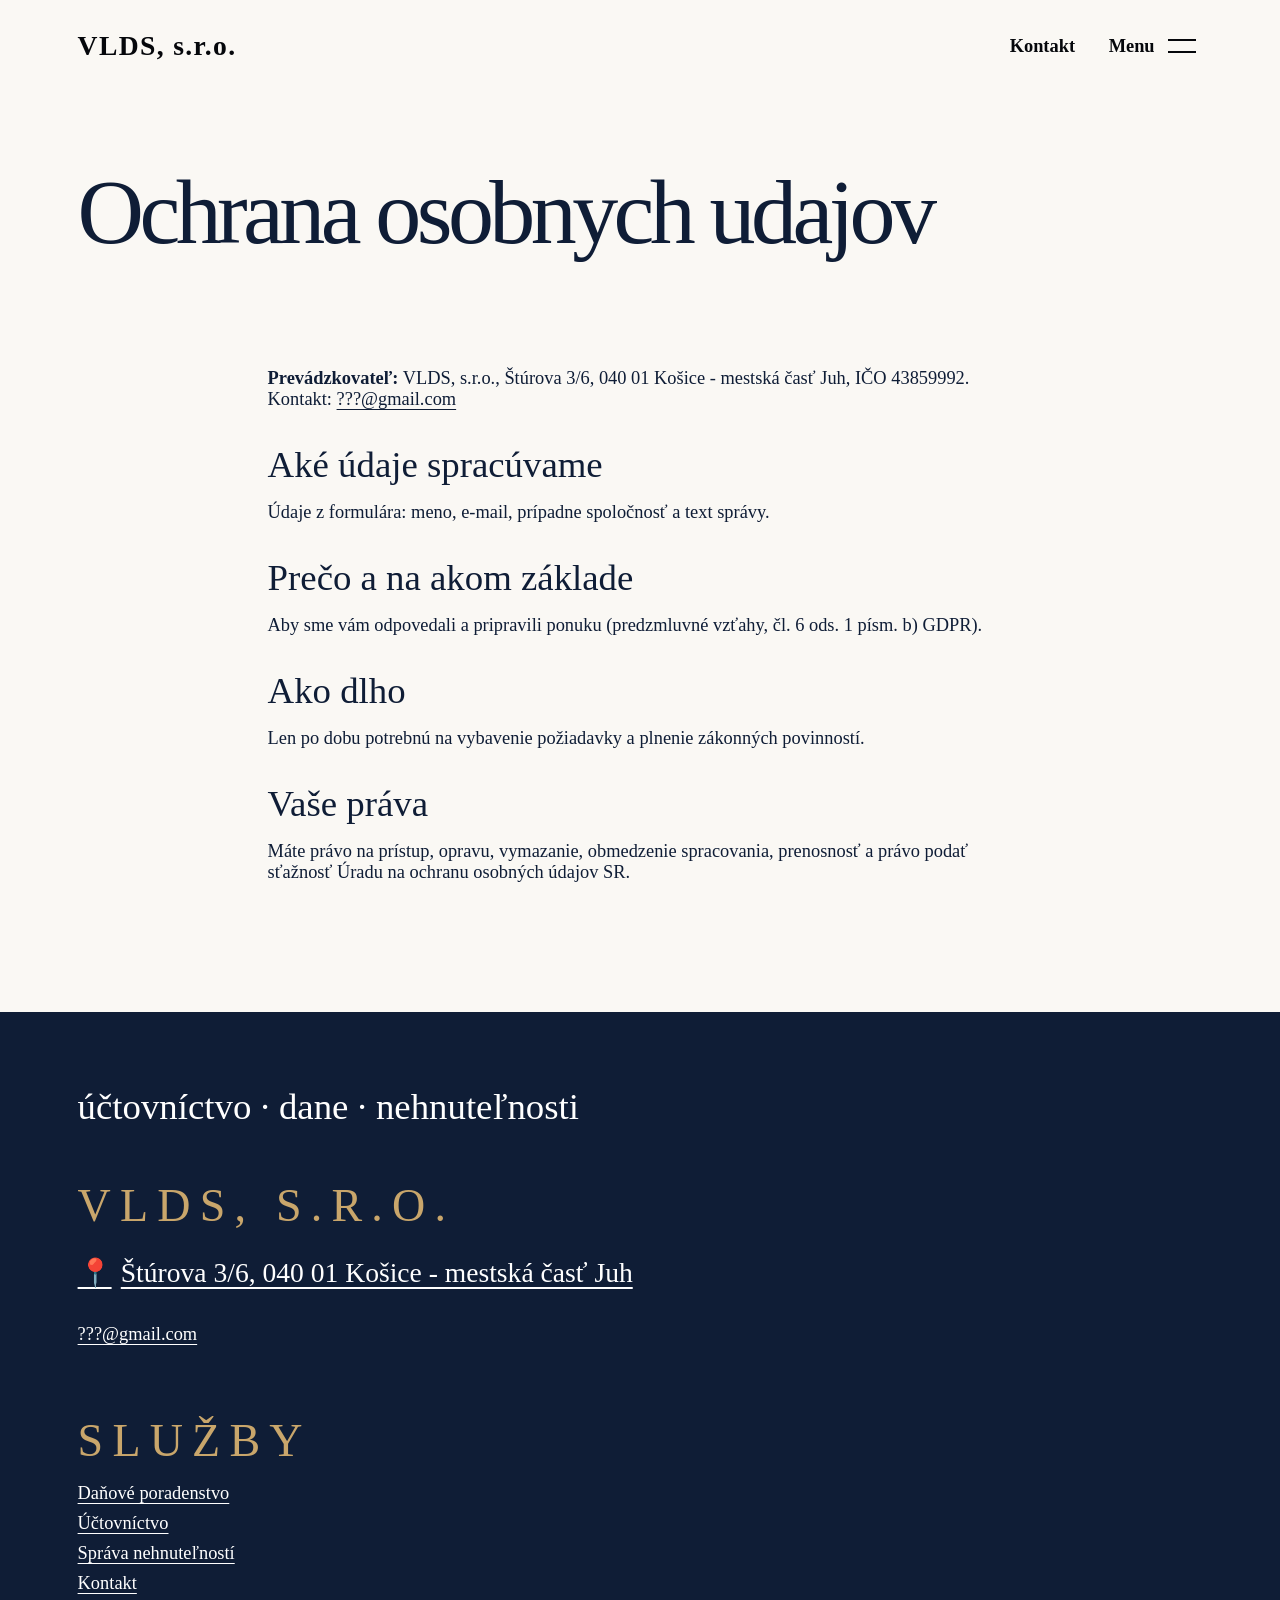
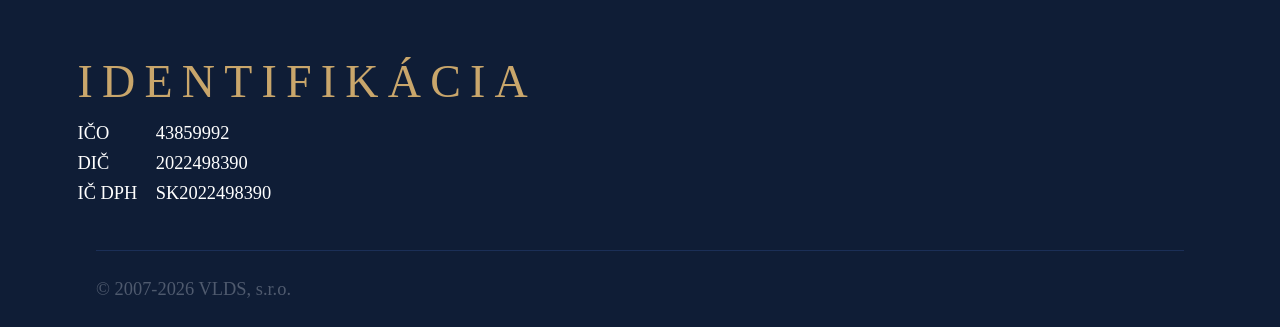
==== legal/ochrana-osobnych-udajov.html @ f1be52c3 "Add contact, tax consulting, property management, and accounting pages with corresponding HTML struc" ====
<!doctype html>
<html lang="sk">
  <head>
    <title>Ochrana osobných údajov - VLDS, s.r.o.</title>
    <link rel="stylesheet" href="/style.css" />
  </head>

  <body class="home">
    <header class="header top">
      <div class="wrap bar">
        <a class="logo" href="/index.html">VLDS, s.r.o.</a>
        <div class="right">
          <a class="contact" href="/other-sites/contact.html">Kontakt</a>
          <button
            class="menu_button"
            aria-expanded="false"
            aria-controls="menu"
          >
            <span>Menu</span
            ><span class="bars" aria-hidden="true"></span>
          </button>
        </div>
      </div>
    </header>

    <main id="content">
      <section class="title">
        <div class="wrap">
          <h1>Ochrana osobnych udajov</h1>
        </div>
      </section>

      <section class="statement">
        <div class="wrap narrow">
          <p>
            <strong>Prevádzkovateľ:</strong> VLDS, s.r.o., Štúrova 3/6, 040 01
            Košice - mestská časť Juh, IČO 43859992. Kontakt:
            <a href="">???@gmail.com</a>
          </p>
          <h2>Aké údaje spracúvame</h2>
          <p>
            Údaje z formulára: meno, e-mail, prípadne spoločnosť a text správy.
          </p>
          <h2>Prečo a na akom základe</h2>
          <p>
            Aby sme vám odpovedali a pripravili ponuku (predzmluvné vzťahy, čl.
            6 ods. 1 písm. b) GDPR).
          </p>
          <h2>Ako dlho</h2>
          <p>
            Len po dobu potrebnú na vybavenie požiadavky a plnenie zákonných
            povinností.
          </p>
          <h2>Vaše práva</h2>
          <p>
            Máte právo na prístup, opravu, vymazanie, obmedzenie spracovania,
            prenosnosť a právo podať sťažnosť Úradu na ochranu osobných údajov
            SR.
          </p>
        </div>
      </section>
    </main>

    <footer class="footer">
      <div class="wrap">
        <p class="little">účtovníctvo · dane · nehnuteľnosti</p>
        <div class="grid">
          <div>
            <h2>VLDS, s.r.o.</h2>
            <details class="address">
              <summary>Štúrova 3/6, 040 01 Košice - mestská časť Juh</summary>
              <div
                class="map"
                data-lat="48.716152"
                data-lng="21.258461"
                data-label="VLDS, s.r.o., Štúrova 3/6"
                role="region"
                aria-label="Interaktívna mapa"
              ></div>
              <a
                class="ext"
                href="https://www.google.com/maps/search/?api=1&query=%C5%A0t%C3%BArova%203/6%2C%20040%2001%20Ko%C5%A1ice"
                target="_blank"
                rel="noopener"
                >Otvoriť v Google Maps ↗</a
              >
            </details>
            <p><a href="">???@gmail.com</a></p>
          </div>

          <div>
            <h2>Služby</h2>
            <ul class="footer_services">
              <li>
                <a href="/other-sites/danove-poradenstvo.html"
                  >Daňové poradenstvo</a
                >
              </li>
              <li>
                <a href="/other-sites/vedenie-uctovnictva.html">Účtovníctvo</a>
              </li>
              <li>
                <a href="/other-sites/sprava-nehnutelnosti.html"
                  >Správa nehnuteľností</a
                >
              </li>
              <li><a href="/other-sites/contact.html">Kontakt</a></li>
            </ul>
          </div>

          <div>
            <h2>Identifikácia</h2>
            <dl>
              <dt>IČO</dt>
              <dd>43859992</dd>
              <dt>DIČ</dt>
              <dd>2022498390</dd>
              <dt>IČ DPH</dt>
              <dd>SK2022498390</dd>
            </dl>
          </div>
        </div>

        <div class="legal">
          <span>© 2007-2026 VLDS, s.r.o.</span><span>
        </div>
      </div>
    </footer>
  </body>
</html>
---- style.css ----
:root {
  --color: #0f1d36;
  --color2: #1b2f57;
  --background: #faf8f4;
  --line: #e3ddd0;
  --gold: #c9a66b;
  --muted: #4f5a6e;
  --font: "Iowan Old Style", "Palatino Linotype", Palatino, Georgia, serif;
}

/* GLOBAL */
/* Main */
* {
  box-sizing: border-box;
}

html {
  font-size: 115%;
  scroll-behavior: smooth;
}

body {
  margin: 0;
  font: 1.25rem, "Segoe UI", Roboto, sans-serif;
  color: var(--color);
  background: var(--background);
  animation: 1s;
}

a {
  color: inherit;
  text-underline-offset: 4px;
}

h1,
h2,
h3 {
  font-family: var(--font);
  font-weight: 500;
  line-height: 1;
  margin: 0 0 1rem;
}

h1 {
  font-size: 5rem;
  letter-spacing: -0.05em;
}

h2 {
  font-size: 2.5rem;
}

h3 {
  font-size: 1.5rem;
}

.wrap {
  max-width: 1180px;
  margin: 0 auto;
  padding: 0 1.5rem;
}

.services,
.procedure,
.statement {
  padding: 6rem 0;
}

.procedure {
  background: #f1ede4;
}

.small {
  font-size: 1rem;
}

.lead {
  font-size: 1.5rem;
  color: var(--muted);
  max-width: 36ch;
}

.eyebrow {
  position: absolute;
  left: -1000px;
  top: 0;
  background: var(--color);
  color: white;
  padding: 0.5rem 1rem;
  z-index: 100;
}

:focus-visible {
  outline: 3px solid var(--gold);
  outline-offset: 3px;
}

/* OTHER SITES */
.title {
  padding: 9rem 0 2rem;
}

.statement {
  padding-top: 2rem;
}

.narrow {
  max-width: 800px;
}

.narrow h2 {
  font-size: 2rem;
  margin-top: 2rem;
}

/* FORM */
.grid {
  display: grid;
  gap: 3rem;
}

.muted {
  color: var(--muted);
}

.small {
  font-size: 1rem;
}

.form {
  display: grid;
  gap: 1.5rem;
}

.dont {
  position: absolute;
  left: -10000px;
}

.field label {
  display: block;
  font-weight: 600;
  margin-bottom: 0.25rem;
}

.field b {
  color: var(--gold);
}

input,
textarea {
  width: 100%;
  min-height: 50px;
  padding: 0.8rem 0;
  font: inherit;
  color: var(--color);
  background: transparent;
  border: 1px solid var(--line);
  border-bottom: 2px solid var(--gold);
  border-radius: 0;
  transition: border-color 0.25s;
}

input:focus,
textarea:focus {
  outline: 0;
  border-color: var(--color);
  box-shadow: 0 2px 0 var(--gold);
}

.check {
  display: flex;
  gap: 0.8rem;
  align-items: flex-start;
}

.check input {
  width: 24px;
  min-height: 24px;
  margin-top: 0.3rem;
  flex: none;
}

.check label {
  font-weight: 400;
  font-size: 1rem;
  margin: 0;
}

.form__msg {
  margin: 0;
  font-weight: 600;
}
.form__msg.ok {
  color: #0f6b3f;
}
.form__msg.err {
  color: #a3241f;
}

.nav_text {
  display: inline-block;
  overflow: hidden;
  vertical-align: top;
  padding-bottom: 0.1rem;
}

.navigation {
  list-style: none;
  display: flex;
  flex-wrap: wrap;
  gap: 0.5rem;
  padding: 0;
  margin: 0 0 2rem;
  font-size: 1rem;
  color: var(--muted);
}

.navigation li + li:before {
  content: "/";
  margin-right: 0.5rem;
}

.navigation a {
  text-decoration: none;
}

.navigation a:hover {
  text-decoration: underline;
}


/* HEADER */

.header {
  position: fixed;
  inset: 0 0 auto;
  z-index: 60;
  mix-blend-mode: difference;
  background: var(--background);
  border-bottom: 1px solid var(--line);
  transition:
    transform 0.3s,
    background 0.3s,
    color 0.3s;
}

.bar {
  display: flex;
  justify-content: space-between;
  align-items: center;
  min-height: 5rem;
}

.logo {
  font: 600 1.5rem var(--font);
  text-decoration: none;
  letter-spacing: 0.05em;
}

.right {
  display: flex;
  align-items: center;
  gap: 1.5rem;
}

.contact {
  text-decoration: none;
  font-weight: 600;
  position: relative;
}

.contact:after {
  content: "";
  position: absolute;
  left: 0;
  right: 0;
  bottom: -3px;
  height: 2px;
  background: currentColor;
  transform: scaleX(0);
  transform-origin: left;
  transition: transform 0.3s;
}

.contact:hover:after {
  transform: scaleX(1);
}

.menu_button {
  display: flex;
  align-items: center;
  gap: 0.75rem;
  min-height: 50px;
  background: none;
  border: 0;
  color: inherit;
  font: inherit;
  font-weight: 600;
  cursor: pointer;
}

.bars {
  width: 28px;
  height: 14px;
  border-top: 2px solid;
  border-bottom: 2px solid;
  position: relative;
  transition: 0.5s;
}

.home .header.top {
  background: transparent;
  border-color: transparent;
  color: white;
}

/* HERO */

.hero {
  position: relative;
  min-height: 100svh;
  display: flex;
  align-items: center;
  background: linear-gradient(160deg, #0f1d36, #1b2f57 70%, #27406f);
  color: white;
  overflow: hidden;
  padding: 7rem 0 5rem;
}

.hero .eyebrow {
  color: var(--gold);
}

.hero .lead {
  color: white;
  margin-bottom: 2rem;
}

.hero .wrap {
  position: relative;
}

.hero h1 {
  display: inline-block;
  overflow: hidden;
  vertical-align: top;
  padding-bottom: 0.1em;
}

.button {
  display: inline-block;
  min-height: 50px;
  padding: 0.75rem 1.75rem;
  font: inherit;
  font-weight: 700;
  text-decoration: none;
  color: white;
  background: var(--color);
  border: 2px solid var(--color2);
  border-radius: 100px;
  cursor: pointer;
  transition:
    transform 0.3s,
    background 0.3s,
    color 0.3s;
}

.button:hover {
  transform: translateY(-3px);
}

.button--gold {
  background: var(--gold);
  border-color: var(--gold);
  color: var(--color);
}

.message {
  padding: 7.5rem 0;
  text-align: center;
}

.message p {
  font: 500 2rem var(--font);
  max-width: 20ch;
  margin: 0 auto;
}

.message em {
  color: var(--muted);
}

/* SERVICES */

.list {
  margin-top: 2.5rem;
  border-top: 1px solid var(--line);
}

.row {
  display: grid;
  grid-template-columns: 4rem 1fr auto;
  gap: 1rem;
  align-items: center;
  padding: 2rem 1rem;
  border-bottom: 1px solid var(--line);
  text-decoration: none;
  transition:
    background 0.3s,
    color 0.3s,
    padding 0.3s;
}

.row:hover,
.row:focus-visible {
  background: var(--color);
  color: white;
  padding-left: 2rem;
}

.number {
  font: 500 1rem var(--font);
  color: var(--gold);
}

.row_text b {
  display: block;
  font: 500 2rem var(--font);
}

.row_text small {
  display: block;
  color: var(--muted);
  font-size: 1rem;
  margin-top: 0.5rem;
}

.row:hover small {
  color: white;
}

/* PRODECURE */

.steps {
  list-style: none;
  padding: 0;
  margin: 2rem 0;
  display: grid;
  gap: 2rem;
}

.steps li {
  border-top: 2px solid var(--font);
}

.tick {
  list-style: none;
  padding: 0;
}

.tick li {
  padding: 0.9rem 0 0.9rem 2.2rem;
  border-bottom: 1px solid var(--line);
  position: relative;
  font-size: 1.25rem;
}

.tick li:before {
  content: "→";
  position: absolute;
  left: 0;
  color: #8a6a2f;
}

/* COOPERATION */

.cooperation {
  background: var(--color);
  color: white;
  padding: 7.5rem 0;
}

.cooperation .eyebrow {
  color: var(--gold);
}

.question {
  display: inline-block;
  font: 500 3rem var(--font);
  text-decoration: none;
  border-bottom: 2px solid var(--gold);
  padding-bottom: 0.2rem;
}

.question span {
  display: block;
  transition: 0.5s;
}

.question:hover {
  color: var(--gold);
}

.question:hover span {
  transform: translateX(1rem);
}

/* FOOTER */

.footer {
  background: var(--color);
  color: white;
  padding: 4rem 0 1.5rem;
}

.footer a {
  color: white;
}

.footer h2 {
  font: 600 0.75rem;
  letter-spacing: 0.2em;
  text-transform: uppercase;
  color: var(--gold);
  margin: 0 0 1rem;
}

.little {
  font: 500 2rem var(--font);
  margin: 0 0 3rem;
  color: white;
}

.footer_services {
  list-style: none;
  padding: 0;
  margin: 0;
}

.footer_services li {
  margin: 0.5rem 0;
}

.footer dl {
  display: grid;
  grid-template-columns: auto 1fr;
  gap: 0.5rem 1rem;
  margin: 0;
}

.footer dd {
  margin: 0;
}

.legal {
  display: flex;
  flex-wrap: wrap;
  justify-content: space-between;
  gap: 0.5rem;
  margin-top: 2.5rem;
  padding-top: 1.5rem;
  border-top: 1px solid var(--color2);
  font-size: 1rem;
  color: var(--muted);
  margin-left: 1rem;
  margin-right: 1rem;
}

/* ADDRESS AND MAP */
.address {
  margin: 0.6rem 0 1.4rem;
}

.address summary {
  cursor: pointer;
  font: 500 1.5rem var(--font);
  min-height: 50px;
  display: flex;
  align-items: center;
  gap: 0.5rem;
  text-decoration: underline;
  text-underline-offset: 5px;
  list-style: none;
}

.address summary::-webkit-details-marker {
  display: none;
}

.address summary:before {
  content: "📍";
}

.address summary:hover {
  text-decoration-color: var(--gold);
}

.map {
  height: 380px;
  border-radius: 14px;
  margin: 1rem 0 0.6rem;
  background: #e8e4da;
  overflow: hidden;
}

.ext {
  font-size: 0.95rem;
}
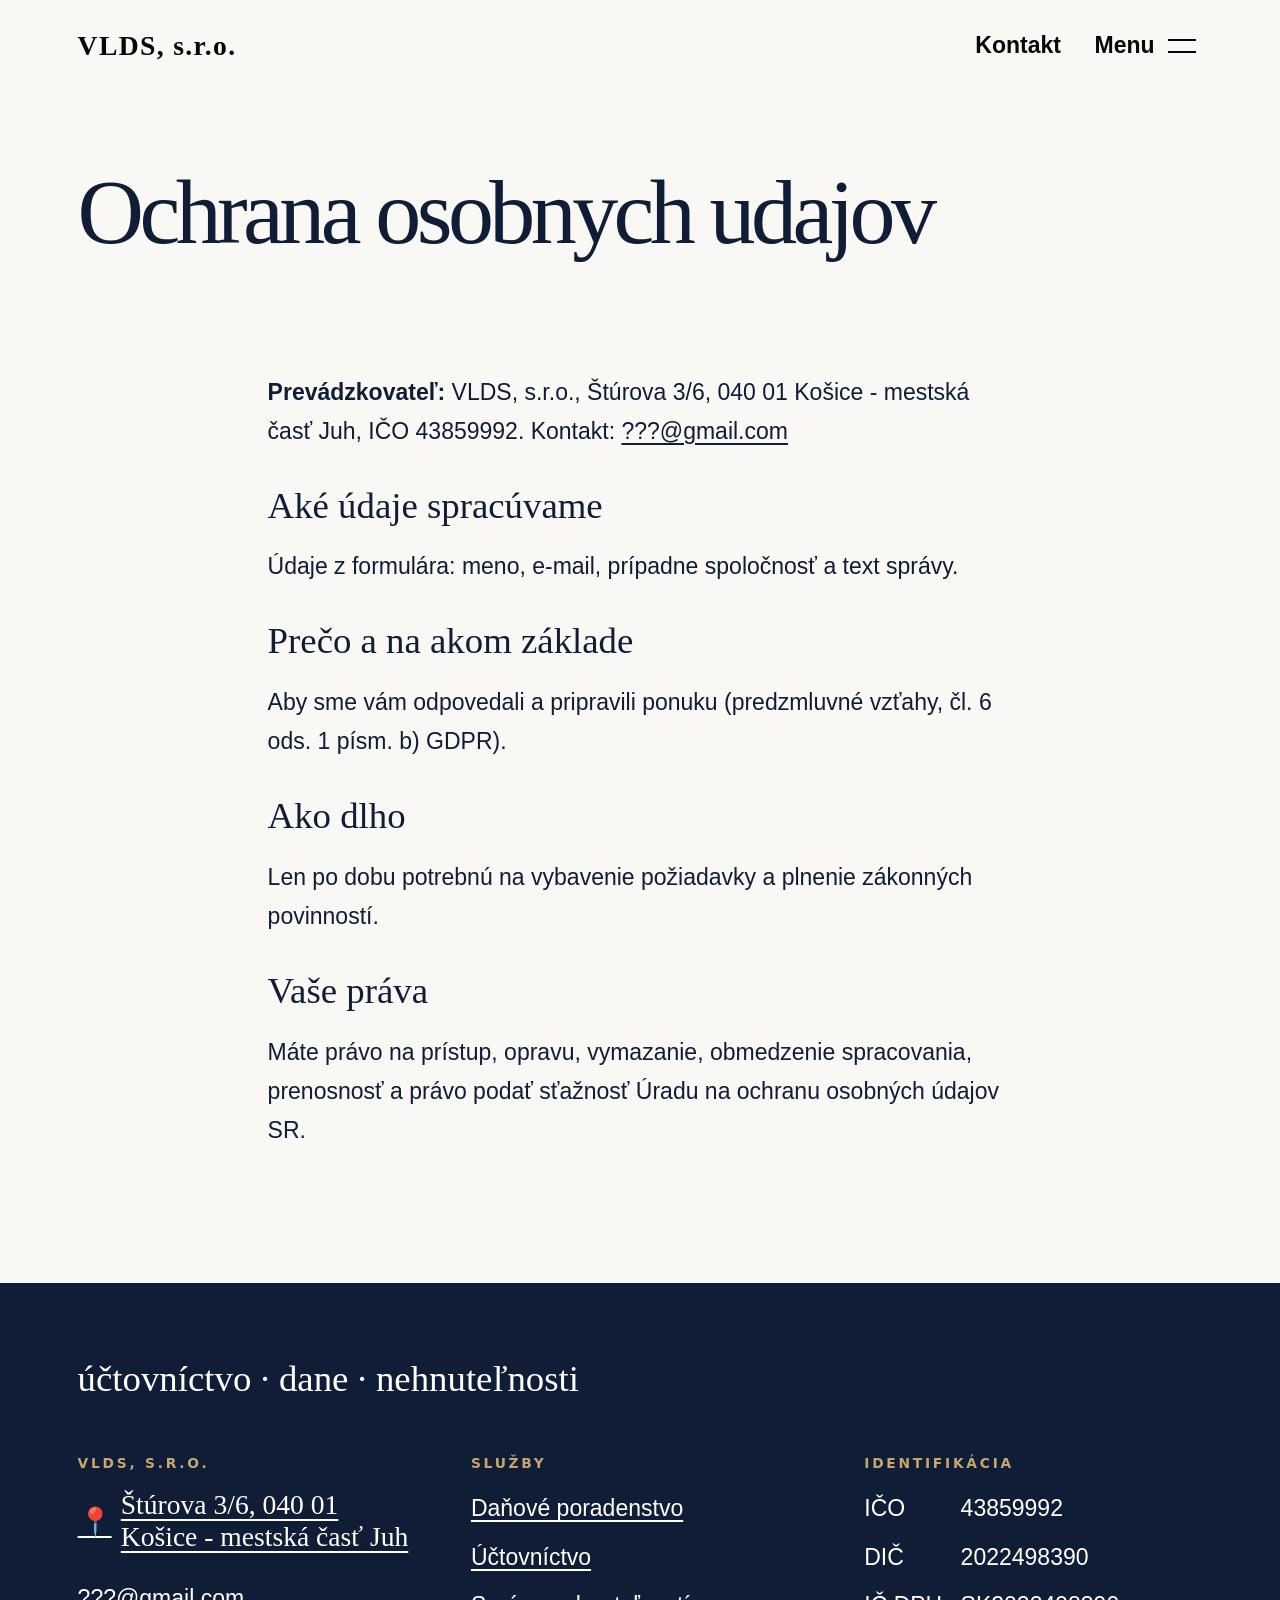
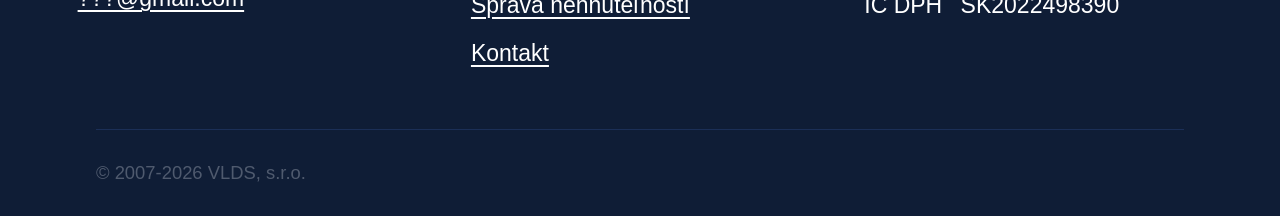
==== commit 4e6e2307: "Add skip link for accessibility and improve footer grid layout across multiple HTML files, commented" ====
--- a/legal/ochrana-osobnych-udajov.html
+++ b/legal/ochrana-osobnych-udajov.html
@@ -1,16 +1,19 @@
 <!doctype html>
 <html lang="sk">
   <head>
+    <meta charset="utf-8" />
+    <meta name="viewport" content="width=device-width, initial-scale=1" />
     <title>Ochrana osobných údajov - VLDS, s.r.o.</title>
-    <link rel="stylesheet" href="/style.css" />
+    <link rel="stylesheet" href="../style.css" />
   </head>
 
   <body class="home">
+    <a class="skip" href="#content">Preskočiť na obsah</a>
     <header class="header top">
       <div class="wrap bar">
-        <a class="logo" href="/index.html">VLDS, s.r.o.</a>
+        <a class="logo" href="../index.html">VLDS, s.r.o.</a>
         <div class="right">
-          <a class="contact" href="/other-sites/contact.html">Kontakt</a>
+          <a class="contact" href="../other-sites/contact.html">Kontakt</a>
           <button
             class="menu_button"
             aria-expanded="false"
@@ -64,7 +67,7 @@
     <footer class="footer">
       <div class="wrap">
         <p class="little">účtovníctvo · dane · nehnuteľnosti</p>
-        <div class="grid">
+        <div class="grid footer_grid">
           <div>
             <h2>VLDS, s.r.o.</h2>
             <details class="address">
@@ -92,19 +95,19 @@
             <h2>Služby</h2>
             <ul class="footer_services">
               <li>
-                <a href="/other-sites/danove-poradenstvo.html"
+                <a href="../other-sites/danove-poradenstvo.html"
                   >Daňové poradenstvo</a
                 >
               </li>
               <li>
-                <a href="/other-sites/vedenie-uctovnictva.html">Účtovníctvo</a>
+                <a href="../other-sites/vedenie-uctovnictva.html">Účtovníctvo</a>
               </li>
               <li>
-                <a href="/other-sites/sprava-nehnutelnosti.html"
+                <a href="../other-sites/sprava-nehnutelnosti.html"
                   >Správa nehnuteľností</a
                 >
               </li>
-              <li><a href="/other-sites/contact.html">Kontakt</a></li>
+              <li><a href="../other-sites/contact.html">Kontakt</a></li>
             </ul>
           </div>
 
@@ -122,7 +125,7 @@
         </div>
 
         <div class="legal">
-          <span>© 2007-2026 VLDS, s.r.o.</span><span>
+          <span>© 2007-2026 VLDS, s.r.o.</span>
         </div>
       </div>
     </footer>
--- a/style.css
+++ b/style.css
@@ -21,10 +21,9 @@
 
 body {
   margin: 0;
-  font: 1.25rem, "Segoe UI", Roboto, sans-serif;
+  font: 1.25rem/1.7 "Segoe UI", Roboto, sans-serif;
   color: var(--color);
   background: var(--background);
-  animation: 1s;
 }
 
 a {
@@ -81,13 +80,26 @@
 }
 
 .eyebrow {
+  text-transform: uppercase;
+  letter-spacing: 0.2em;
+  font-size: 0.8rem;
+  font-weight: 700;
+  color: var(--muted);
+  margin: 0 0 1rem;
+}
+
+.skip {
   position: absolute;
-  left: -1000px;
+  left: -999px;
   top: 0;
-  background: var(--color);
-  color: white;
-  padding: 0.5rem 1rem;
-  z-index: 100;
+  background: var(--ink);
+  color: #fff;
+  padding: 0.7rem 1rem;
+  z-index: 99;
+}
+
+.skip:focus {
+  left: 0;
 }
 
 :focus-visible {
@@ -117,6 +129,14 @@
 .grid {
   display: grid;
   gap: 3rem;
+}
+
+.footer_grid {
+  grid-template-columns: repeat(auto-fit, minmax(min(100%, 240px), 1fr));
+}
+
+.contact_grid {
+  grid-template-columns: repeat(auto-fit, minmax(min(100%, 380px), 1fr));
 }
 
 .muted {
@@ -205,7 +225,7 @@
   padding-bottom: 0.1rem;
 }
 
-.navigation {
+.navigation ol {
   list-style: none;
   display: flex;
   flex-wrap: wrap;
@@ -228,7 +248,6 @@
 .navigation a:hover {
   text-decoration: underline;
 }
-
 
 /* HEADER */
 
@@ -447,11 +466,12 @@
   padding: 0;
   margin: 2rem 0;
   display: grid;
+  grid-template-columns: repeat(auto-fit, minmax(min(100%, 240px), 1fr));
   gap: 2rem;
 }
 
 .steps li {
-  border-top: 2px solid var(--font);
+  border-top: 2px solid var(--color);
 }
 
 .tick {
@@ -519,7 +539,7 @@
 }
 
 .footer h2 {
-  font: 600 0.75rem;
+  font: 600 0.75rem system-ui;
   letter-spacing: 0.2em;
   text-transform: uppercase;
   color: var(--gold);
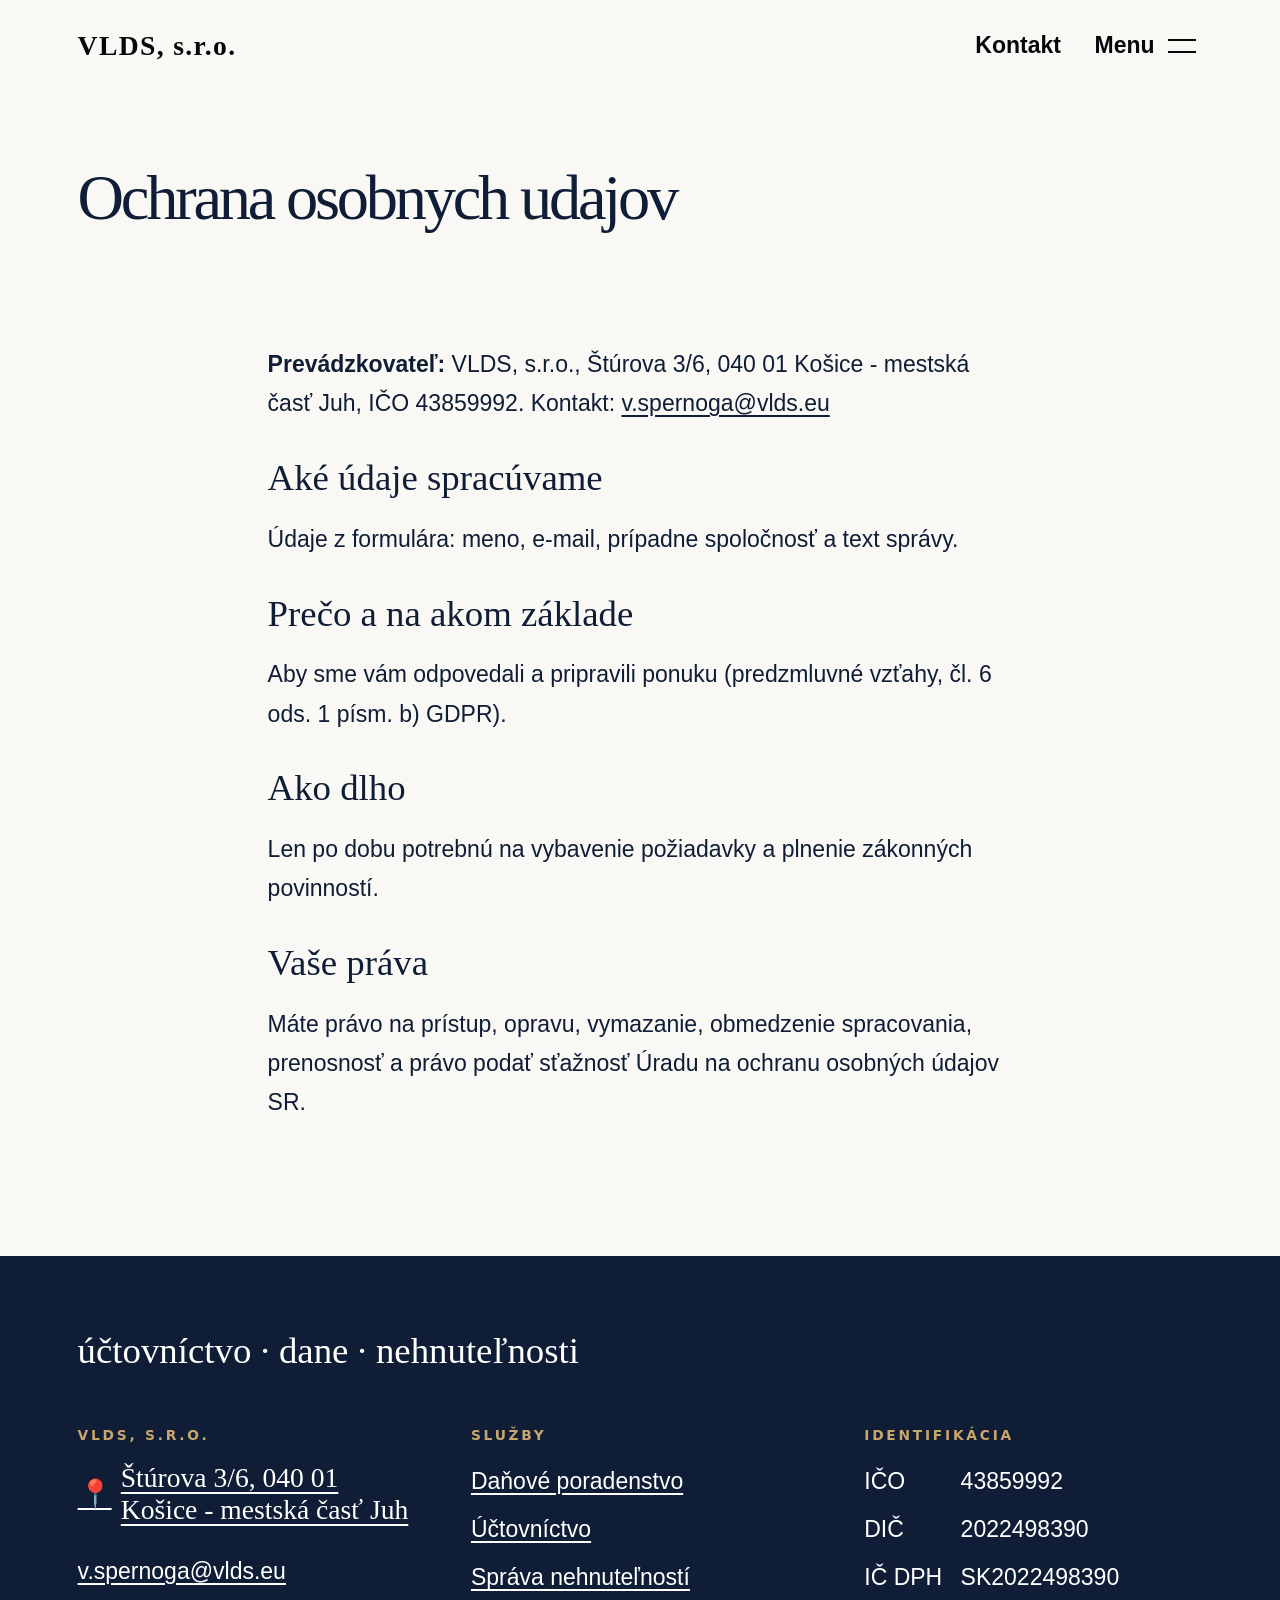
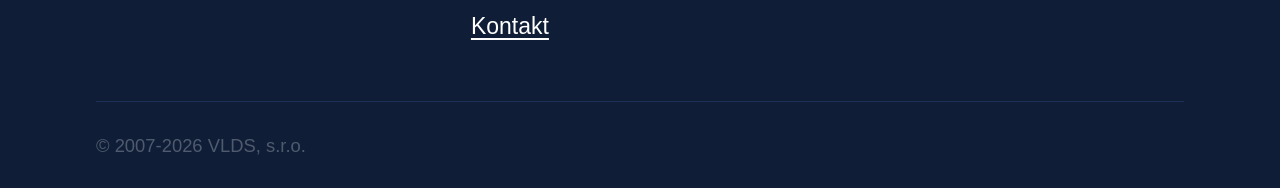
==== commit b6e126fb: "Update email addresses and include main.js script for an interactive map" ====
--- a/legal/ochrana-osobnych-udajov.html
+++ b/legal/ochrana-osobnych-udajov.html
@@ -38,7 +38,7 @@
           <p>
             <strong>Prevádzkovateľ:</strong> VLDS, s.r.o., Štúrova 3/6, 040 01
             Košice - mestská časť Juh, IČO 43859992. Kontakt:
-            <a href="">???@gmail.com</a>
+            <a href="">v.spernoga@vlds.eu</a>
           </p>
           <h2>Aké údaje spracúvame</h2>
           <p>
@@ -88,7 +88,7 @@
                 >Otvoriť v Google Maps ↗</a
               >
             </details>
-            <p><a href="">???@gmail.com</a></p>
+            <p><a href="">v.spernoga@vlds.eu</a></p>
           </div>
 
           <div>
@@ -129,5 +129,6 @@
         </div>
       </div>
     </footer>
+    <script src="../main.js"></script>
   </body>
 </html>
--- a/style.css
+++ b/style.css
@@ -6,10 +6,10 @@
   --gold: #c9a66b;
   --muted: #4f5a6e;
   --font: "Iowan Old Style", "Palatino Linotype", Palatino, Georgia, serif;
-}
-
-/* GLOBAL */
-/* Main */
+  --ease: cubic-bezier(0.25, 0.75, 0.25, 1)
+}
+
+/* BASE */
 * {
   box-sizing: border-box;
 }
@@ -24,6 +24,7 @@
   font: 1.25rem/1.7 "Segoe UI", Roboto, sans-serif;
   color: var(--color);
   background: var(--background);
+  animation: fade 1s var(--ease);
 }
 
 a {
@@ -41,40 +42,32 @@
 }
 
 h1 {
-  font-size: 5rem;
+  font-size: clamp(3rem, 8vw, 3.5rem);
   letter-spacing: -0.05em;
 }
 
 h2 {
-  font-size: 2.5rem;
+  font-size: clamp(2rem, 5vw, 3.5rem);
 }
 
 h3 {
   font-size: 1.5rem;
 }
 
+/* SHARED LAYOUT AND TEXT */
 .wrap {
   max-width: 1180px;
   margin: 0 auto;
   padding: 0 1.5rem;
 }
 
-.services,
-.procedure,
-.statement {
-  padding: 6rem 0;
-}
-
-.procedure {
-  background: #f1ede4;
-}
-
-.small {
-  font-size: 1rem;
+.grid {
+  display: grid;
+  gap: 3rem;
 }
 
 .lead {
-  font-size: 1.5rem;
+  font-size: clamp(1.5rem, 2.5vw, 2rem);
   color: var(--muted);
   max-width: 36ch;
 }
@@ -88,11 +81,20 @@
   margin: 0 0 1rem;
 }
 
+.small {
+  font-size: 1rem;
+}
+
+.muted {
+  color: var(--muted);
+}
+
+/* ACCESSIBILITY */
 .skip {
   position: absolute;
   left: -999px;
   top: 0;
-  background: var(--ink);
+  background: var(--color);
   color: #fff;
   padding: 0.7rem 1rem;
   z-index: 99;
@@ -107,13 +109,244 @@
   outline-offset: 3px;
 }
 
-/* OTHER SITES */
+/* HEADER */
+.header {
+  position: fixed;
+  inset: 0 0 auto;
+  z-index: 60;
+  mix-blend-mode: difference;
+  background: var(--background);
+  border-bottom: 1px solid var(--line);
+  transition:
+    transform 0.3s var(--ease),
+    background 0.3s,
+    color 0.3s;
+}
+
+.bar {
+  display: flex;
+  justify-content: space-between;
+  align-items: center;
+  min-height: 5rem;
+}
+
+.logo {
+  font: 600 1.5rem var(--font);
+  text-decoration: none;
+  letter-spacing: 0.05em;
+}
+
+.right {
+  display: flex;
+  align-items: center;
+  gap: 1.5rem;
+}
+
+.contact {
+  text-decoration: none;
+  font-weight: 600;
+  position: relative;
+}
+
+.contact:after {
+  content: "";
+  position: absolute;
+  left: 0;
+  right: 0;
+  bottom: -3px;
+  height: 2px;
+  background: currentColor;
+  transform: scaleX(0);
+  transform-origin: left;
+  transition: transform 0.3s var(--ease);
+}
+
+.contact:hover:after {
+  transform: scaleX(1);
+}
+
+.menu_button {
+  display: flex;
+  align-items: center;
+  gap: 0.75rem;
+  min-height: 50px;
+  background: none;
+  border: 0;
+  color: inherit;
+  font: inherit;
+  font-weight: 600;
+  cursor: pointer;
+}
+
+.bars {
+  width: 28px;
+  height: 14px;
+  border-top: 2px solid;
+  border-bottom: 2px solid;
+  position: relative;
+  transition: 0.5s;
+}
+
+.home .header.top {
+  background: transparent;
+  border-color: transparent;
+  color: white;
+}
+
+/* HOME: HERO */
+.hero {
+  position: relative;
+  min-height: 100svh;
+  display: flex;
+  align-items: center;
+  background: linear-gradient(160deg, #0f1d36, #1b2f57 70%, #27406f);
+  color: white;
+  overflow: hidden;
+  padding: 7rem 0 5rem;
+}
+
+.hero .eyebrow {
+  color: var(--gold);
+}
+
+.hero .lead {
+  color: white;
+  margin-bottom: 2rem;
+}
+
+.hero .wrap {
+  position: relative;
+}
+
+.hero h1 {
+  display: inline-block;
+  overflow: hidden;
+  vertical-align: top;
+  padding-bottom: 0.1em;
+}
+
+.button {
+  display: inline-block;
+  min-height: 50px;
+  padding: 0.75rem 1.75rem;
+  font: inherit;
+  font-weight: 700;
+  text-decoration: none;
+  color: white;
+  background: var(--color);
+  border: 2px solid var(--color2);
+  border-radius: 100px;
+  cursor: pointer;
+  transition:
+    transform 0.3s var(--ease),
+    background 0.3s,
+    color 0.3s;
+}
+
+.button:hover {
+  transform: translateY(-3px);
+}
+
+.button--gold {
+  background: var(--gold);
+  border-color: var(--gold);
+  color: var(--color);
+}
+
+/* HOME: MESSAGE */
+.message {
+  padding: clamp(4rem, 10vw, 8rem) 0;
+  text-align: center;
+}
+
+.message p {
+  font: 500 clamp(2rem, 5vw, 3.6rem)/1.25 var(--font);
+  max-width: 20ch;
+  margin: 0 auto;
+}
+
+.message em {
+  color: var(--muted);
+}
+
+/* HOME: SERVICES */
+.services,
+.procedure {
+  padding: 6rem 0;
+}
+
+.procedure {
+  background: #f1ede4;
+}
+
+.list {
+  margin-top: 2.5rem;
+  border-top: 1px solid var(--line);
+}
+
+.row {
+  display: grid;
+  grid-template-columns: 4rem 1fr auto;
+  gap: 1rem;
+  align-items: center;
+  padding: 2rem 1rem;
+  border-bottom: 1px solid var(--line);
+  text-decoration: none;
+  transition:
+    background 0.3s,
+    color 0.3s,
+    padding 0.3s var(--ease);
+}
+
+.row:hover,
+.row:focus-visible {
+  background: var(--color);
+  color: white;
+  padding-left: 2rem;
+}
+
+.number {
+  font: 500 1rem var(--font);
+  color: var(--gold);
+}
+
+.row_text b {
+  display: block;
+  font: 500 clamp(1.5rem, 3.5vw, 2.5rem)/1.25 var(--font);
+}
+
+.row_text small {
+  display: block;
+  color: var(--muted);
+  font-size: 1rem;
+  margin-top: 0.5rem;
+}
+
+.row:hover small {
+  color: white;
+}
+
+/* HOME: STEPS */
+.steps {
+  list-style: none;
+  padding: 0;
+  margin: 2rem 0;
+  display: grid;
+  grid-template-columns: repeat(auto-fit, minmax(min(100%, 240px), 1fr));
+  gap: 2rem;
+}
+
+.steps li {
+  border-top: 2px solid var(--color);
+}
+
+/* SERVICE PAGE: CONTENT */
 .title {
   padding: 9rem 0 2rem;
 }
 
 .statement {
-  padding-top: 2rem;
+  padding: 2rem 0 6rem;
 }
 
 .narrow {
@@ -125,26 +358,61 @@
   margin-top: 2rem;
 }
 
-/* FORM */
-.grid {
-  display: grid;
-  gap: 3rem;
-}
-
-.footer_grid {
-  grid-template-columns: repeat(auto-fit, minmax(min(100%, 240px), 1fr));
-}
-
+.navigation ol {
+  list-style: none;
+  display: flex;
+  flex-wrap: wrap;
+  gap: 0.5rem;
+  padding: 0;
+  margin: 0 0 2rem;
+  font-size: 1rem;
+  color: var(--muted);
+}
+
+.navigation li + li:before {
+  content: "/";
+  margin-right: 0.5rem;
+}
+
+.navigation a {
+  text-decoration: none;
+}
+
+.navigation a:hover {
+  text-decoration: underline;
+}
+
+.nav_text {
+  display: inline-block;
+  overflow: hidden;
+  vertical-align: top;
+  padding-bottom: 0.1rem;
+}
+
+.tick {
+  list-style: none;
+  padding: 0;
+}
+
+.tick li {
+  padding: 1rem 0 1rem 2rem;
+  border-bottom: 1px solid var(--line);
+  position: relative;
+  font-size: 1.25rem;
+}
+
+.tick li:before {
+  content: "→";
+  position: absolute;
+  left: 0;
+  color: #8a6a2f;
+}
+
+/* CONTACT FORM */
+/* for future implementation */
+/*
 .contact_grid {
   grid-template-columns: repeat(auto-fit, minmax(min(100%, 380px), 1fr));
-}
-
-.muted {
-  color: var(--muted);
-}
-
-.small {
-  font-size: 1rem;
 }
 
 .form {
@@ -211,294 +479,21 @@
   margin: 0;
   font-weight: 600;
 }
+
 .form__msg.ok {
   color: #0f6b3f;
 }
+
 .form__msg.err {
   color: #a3241f;
 }
-
-.nav_text {
-  display: inline-block;
-  overflow: hidden;
-  vertical-align: top;
-  padding-bottom: 0.1rem;
-}
-
-.navigation ol {
-  list-style: none;
-  display: flex;
-  flex-wrap: wrap;
-  gap: 0.5rem;
-  padding: 0;
-  margin: 0 0 2rem;
-  font-size: 1rem;
-  color: var(--muted);
-}
-
-.navigation li + li:before {
-  content: "/";
-  margin-right: 0.5rem;
-}
-
-.navigation a {
-  text-decoration: none;
-}
-
-.navigation a:hover {
-  text-decoration: underline;
-}
-
-/* HEADER */
-
-.header {
-  position: fixed;
-  inset: 0 0 auto;
-  z-index: 60;
-  mix-blend-mode: difference;
-  background: var(--background);
-  border-bottom: 1px solid var(--line);
-  transition:
-    transform 0.3s,
-    background 0.3s,
-    color 0.3s;
-}
-
-.bar {
-  display: flex;
-  justify-content: space-between;
-  align-items: center;
-  min-height: 5rem;
-}
-
-.logo {
-  font: 600 1.5rem var(--font);
-  text-decoration: none;
-  letter-spacing: 0.05em;
-}
-
-.right {
-  display: flex;
-  align-items: center;
-  gap: 1.5rem;
-}
-
-.contact {
-  text-decoration: none;
-  font-weight: 600;
-  position: relative;
-}
-
-.contact:after {
-  content: "";
-  position: absolute;
-  left: 0;
-  right: 0;
-  bottom: -3px;
-  height: 2px;
-  background: currentColor;
-  transform: scaleX(0);
-  transform-origin: left;
-  transition: transform 0.3s;
-}
-
-.contact:hover:after {
-  transform: scaleX(1);
-}
-
-.menu_button {
-  display: flex;
-  align-items: center;
-  gap: 0.75rem;
-  min-height: 50px;
-  background: none;
-  border: 0;
-  color: inherit;
-  font: inherit;
-  font-weight: 600;
-  cursor: pointer;
-}
-
-.bars {
-  width: 28px;
-  height: 14px;
-  border-top: 2px solid;
-  border-bottom: 2px solid;
-  position: relative;
-  transition: 0.5s;
-}
-
-.home .header.top {
-  background: transparent;
-  border-color: transparent;
-  color: white;
-}
-
-/* HERO */
-
-.hero {
-  position: relative;
-  min-height: 100svh;
-  display: flex;
-  align-items: center;
-  background: linear-gradient(160deg, #0f1d36, #1b2f57 70%, #27406f);
-  color: white;
-  overflow: hidden;
-  padding: 7rem 0 5rem;
-}
-
-.hero .eyebrow {
-  color: var(--gold);
-}
-
-.hero .lead {
-  color: white;
-  margin-bottom: 2rem;
-}
-
-.hero .wrap {
-  position: relative;
-}
-
-.hero h1 {
-  display: inline-block;
-  overflow: hidden;
-  vertical-align: top;
-  padding-bottom: 0.1em;
-}
-
-.button {
-  display: inline-block;
-  min-height: 50px;
-  padding: 0.75rem 1.75rem;
-  font: inherit;
-  font-weight: 700;
-  text-decoration: none;
-  color: white;
-  background: var(--color);
-  border: 2px solid var(--color2);
-  border-radius: 100px;
-  cursor: pointer;
-  transition:
-    transform 0.3s,
-    background 0.3s,
-    color 0.3s;
-}
-
-.button:hover {
-  transform: translateY(-3px);
-}
-
-.button--gold {
-  background: var(--gold);
-  border-color: var(--gold);
-  color: var(--color);
-}
-
-.message {
-  padding: 7.5rem 0;
-  text-align: center;
-}
-
-.message p {
-  font: 500 2rem var(--font);
-  max-width: 20ch;
-  margin: 0 auto;
-}
-
-.message em {
-  color: var(--muted);
-}
-
-/* SERVICES */
-
-.list {
-  margin-top: 2.5rem;
-  border-top: 1px solid var(--line);
-}
-
-.row {
-  display: grid;
-  grid-template-columns: 4rem 1fr auto;
-  gap: 1rem;
-  align-items: center;
-  padding: 2rem 1rem;
-  border-bottom: 1px solid var(--line);
-  text-decoration: none;
-  transition:
-    background 0.3s,
-    color 0.3s,
-    padding 0.3s;
-}
-
-.row:hover,
-.row:focus-visible {
-  background: var(--color);
-  color: white;
-  padding-left: 2rem;
-}
-
-.number {
-  font: 500 1rem var(--font);
-  color: var(--gold);
-}
-
-.row_text b {
-  display: block;
-  font: 500 2rem var(--font);
-}
-
-.row_text small {
-  display: block;
-  color: var(--muted);
-  font-size: 1rem;
-  margin-top: 0.5rem;
-}
-
-.row:hover small {
-  color: white;
-}
-
-/* PRODECURE */
-
-.steps {
-  list-style: none;
-  padding: 0;
-  margin: 2rem 0;
-  display: grid;
-  grid-template-columns: repeat(auto-fit, minmax(min(100%, 240px), 1fr));
-  gap: 2rem;
-}
-
-.steps li {
-  border-top: 2px solid var(--color);
-}
-
-.tick {
-  list-style: none;
-  padding: 0;
-}
-
-.tick li {
-  padding: 0.9rem 0 0.9rem 2.2rem;
-  border-bottom: 1px solid var(--line);
-  position: relative;
-  font-size: 1.25rem;
-}
-
-.tick li:before {
-  content: "→";
-  position: absolute;
-  left: 0;
-  color: #8a6a2f;
-}
-
-/* COOPERATION */
-
+*/
+
+/* HOME: COOPERATION */
 .cooperation {
   background: var(--color);
   color: white;
-  padding: 7.5rem 0;
+  padding: clamp(5rem, 12vw, 9rem) 0;
 }
 
 .cooperation .eyebrow {
@@ -507,15 +502,15 @@
 
 .question {
   display: inline-block;
-  font: 500 3rem var(--font);
+  font: 500 clamp(2rem, 7vw, 5.5rem)/1 var(--font);
   text-decoration: none;
   border-bottom: 2px solid var(--gold);
   padding-bottom: 0.2rem;
 }
 
 .question span {
-  display: block;
-  transition: 0.5s;
+  display: inline-block;
+  transition: transform 0.5s var(--ease);
 }
 
 .question:hover {
@@ -527,7 +522,6 @@
 }
 
 /* FOOTER */
-
 .footer {
   background: var(--color);
   color: white;
@@ -550,6 +544,10 @@
   font: 500 2rem var(--font);
   margin: 0 0 3rem;
   color: white;
+}
+
+.footer_grid {
+  grid-template-columns: repeat(auto-fit, minmax(min(100%, 240px), 1fr));
 }
 
 .footer_services {
@@ -619,11 +617,40 @@
 .map {
   height: 380px;
   border-radius: 14px;
-  margin: 1rem 0 0.6rem;
+  margin: 1rem 0 0.5rem;
   background: #e8e4da;
   overflow: hidden;
 }
 
 .ext {
-  font-size: 0.95rem;
-}
+  font-size: 1rem;
+}
+
+/* ANIMATIONS */
+@keyframes fade {
+  from {
+    opacity: 0;
+  }
+}
+
+/* ACCESSIBILITY: REDUCED MOTION */
+@media (max-width: 700px) {
+  .row {
+    grid-template-columns: 2.5rem 1fr auto;
+    padding: 1.5rem 0.5rem;
+  }
+
+  .map {
+    height: 300px;
+  }
+}
+
+@media (prefers-reduced-motion: reduce) {
+  *,
+  *:before,
+  *:after {
+    animation: none !important;
+    transition: none !important;
+    scroll-behavior: none !important;
+  }
+}
